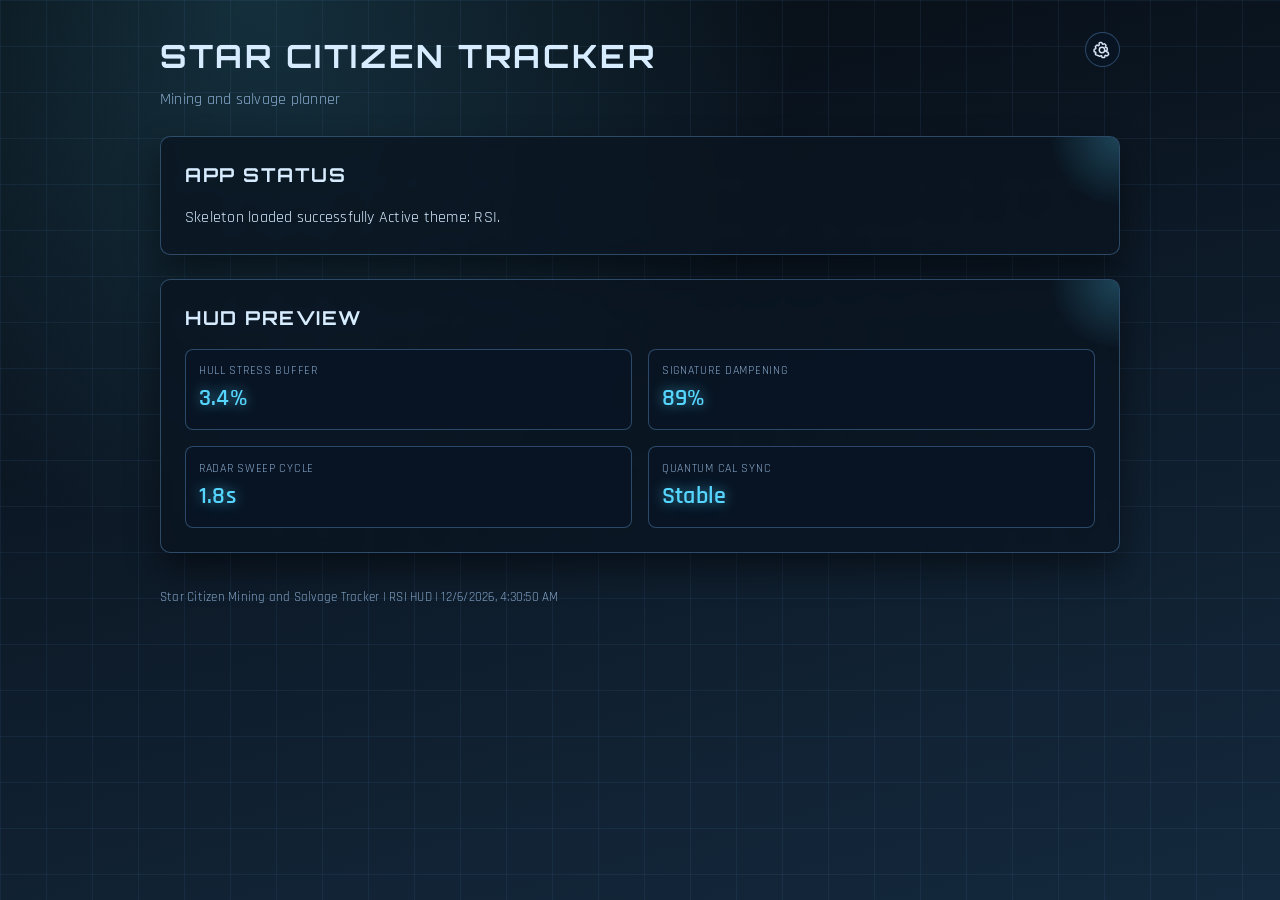
==== index.html @ 57b6b95b "Refactor theme customization UI and functionality with dropdown menu and gear button" ====
<!doctype html>
<html lang="en">
  <head>
    <meta charset="UTF-8" />
    <meta name="viewport" content="width=device-width, initial-scale=1.0" />
    <title>Star Citizen Tracker</title>
    <meta name="description" content="Starter web app skeleton for the Star Citizen Mining and Salvage Tracker." />
    <link rel="preconnect" href="https://fonts.googleapis.com" />
    <link rel="preconnect" href="https://fonts.gstatic.com" crossorigin />
    <link href="https://fonts.googleapis.com/css2?family=Orbitron:wght@400;600;700&family=Rajdhani:wght@400;500;600&display=swap" rel="stylesheet" />
    <link rel="stylesheet" href="src/styles/main.css" />
  </head>
  <body>
    <header class="site-header">
      <div class="container">
        <div class="header-top">
          <div>
            <h1>Star Citizen Tracker</h1>
            <p class="subtitle">Mining and salvage planner</p>
          </div>

          <div class="theme-menu-wrap">
            <button id="theme-gear-button" class="theme-gear-button" type="button" aria-label="Change Theme" title="Change Theme">
              <img src="public/assets/icons/gear.svg" alt="Change Theme" width="20" height="20" />
            </button>

            <section class="theme-dropdown card" id="theme-dropdown" hidden aria-label="Theme customization">
              <label class="theme-label" for="theme-select">Ship Manufacturer</label>
              <select id="theme-select" name="theme-select"></select>
              <p class="theme-description" id="theme-description">Select a manufacturer visual style.</p>
            </section>
          </div>
        </div>
      </div>
    </header>

    <main class="container">
      <section class="card" aria-live="polite">
        <h2>App Status</h2>
        <p id="app-status">Loading app...</p>
      </section>

      <section class="card hud-preview" aria-live="polite">
        <h2>HUD Preview</h2>
        <div class="hud-grid">
          <article class="hud-tile">
            <p class="hud-kicker" id="hud-kicker-1">Cargo Integrity</p>
            <p class="hud-value" id="hud-value-1">97.4%</p>
          </article>
          <article class="hud-tile">
            <p class="hud-kicker" id="hud-kicker-2">Salvage Yield</p>
            <p class="hud-value" id="hud-value-2">14.2 SCU/min</p>
          </article>
          <article class="hud-tile">
            <p class="hud-kicker" id="hud-kicker-3">Mining Laser Heat</p>
            <p class="hud-value" id="hud-value-3">43%</p>
          </article>
          <article class="hud-tile">
            <p class="hud-kicker" id="hud-kicker-4">Quantum Fuel Reserve</p>
            <p class="hud-value" id="hud-value-4">61%</p>
          </article>
        </div>
      </section>
    </main>

    <dialog class="hud-settings-modal" id="settings-dialog" aria-labelledby="settings-title">
      <form method="dialog" class="hud-settings-form" id="hud-settings-form">
        <h2 id="settings-title">Custom Theme</h2>

        <label class="theme-label" for="glow-strength">Glow Intensity</label>
        <input id="glow-strength" name="glow-strength" type="range" min="0" max="1" step="0.05" value="0.7" />
        <p class="theme-description" id="glow-strength-value">0.70</p>

        <label class="theme-label" for="scanline-strength">Scanline Strength</label>
        <input id="scanline-strength" name="scanline-strength" type="range" min="0" max="0.25" step="0.01" value="0.08" />
        <p class="theme-description" id="scanline-strength-value">0.08</p>

        <div class="modal-actions">
          <button class="hud-settings-trigger" id="reset-settings" type="button">Reset</button>
          <button class="hud-settings-trigger" type="submit">Close</button>
        </div>
      </form>
    </dialog>

    <footer class="site-footer container">
      <small id="build-info">Starter skeleton</small>
    </footer>

    <script type="module" src="src/scripts/main.js"></script>
  </body>
</html>
---- src/styles/main.css ----
@import "./variables.css";
@import "./base.css";
@import "./layout.css";
@import "./components.css";
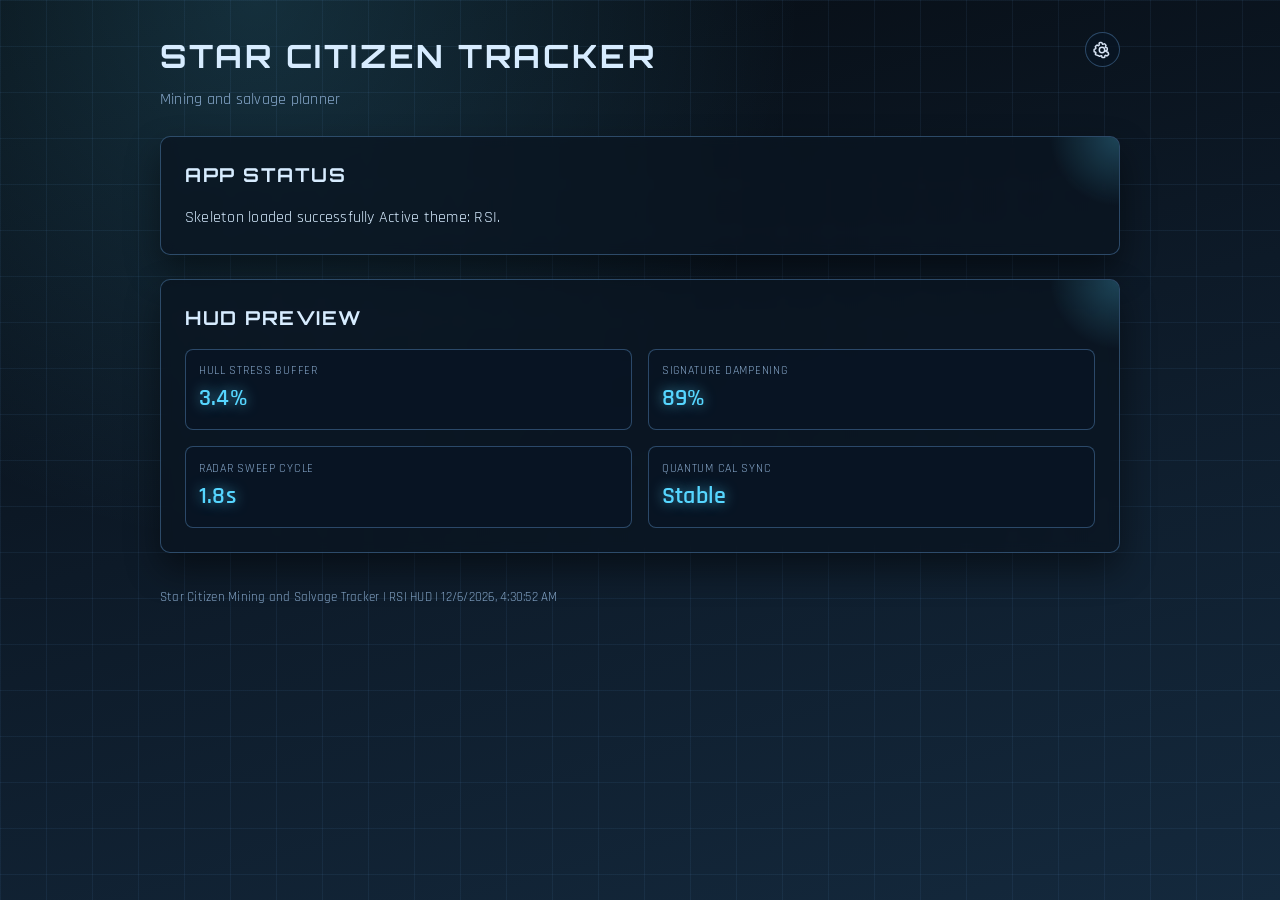
==== commit fbaccaf7: "Enhance HUD theme customization with new color options and apply functionality - visuals are importa" ====
--- a/index.html
+++ b/index.html
@@ -28,6 +28,7 @@
               <label class="theme-label" for="theme-select">Ship Manufacturer</label>
               <select id="theme-select" name="theme-select"></select>
               <p class="theme-description" id="theme-description">Select a manufacturer visual style.</p>
+              <button class="hud-settings-trigger theme-apply-button" id="apply-theme" type="button">Apply Theme</button>
             </section>
           </div>
         </div>
@@ -75,9 +76,17 @@
         <input id="scanline-strength" name="scanline-strength" type="range" min="0" max="0.25" step="0.01" value="0.08" />
         <p class="theme-description" id="scanline-strength-value">0.08</p>
 
+        <label class="theme-label" for="accent-color">Accent Color</label>
+        <input id="accent-color" name="accent-color" type="color" value="#56d6ff" />
+        <p class="theme-description" id="accent-color-value">#56d6ff</p>
+
+        <label class="theme-label" for="background-color">Background Palette</label>
+        <input id="background-color" name="background-color" type="color" value="#14293d" />
+        <p class="theme-description" id="background-color-value">#14293d</p>
+
         <div class="modal-actions">
           <button class="hud-settings-trigger" id="reset-settings" type="button">Reset</button>
-          <button class="hud-settings-trigger" type="submit">Close</button>
+          <button class="hud-settings-trigger" type="submit">Apply & Exit</button>
         </div>
       </form>
     </dialog>
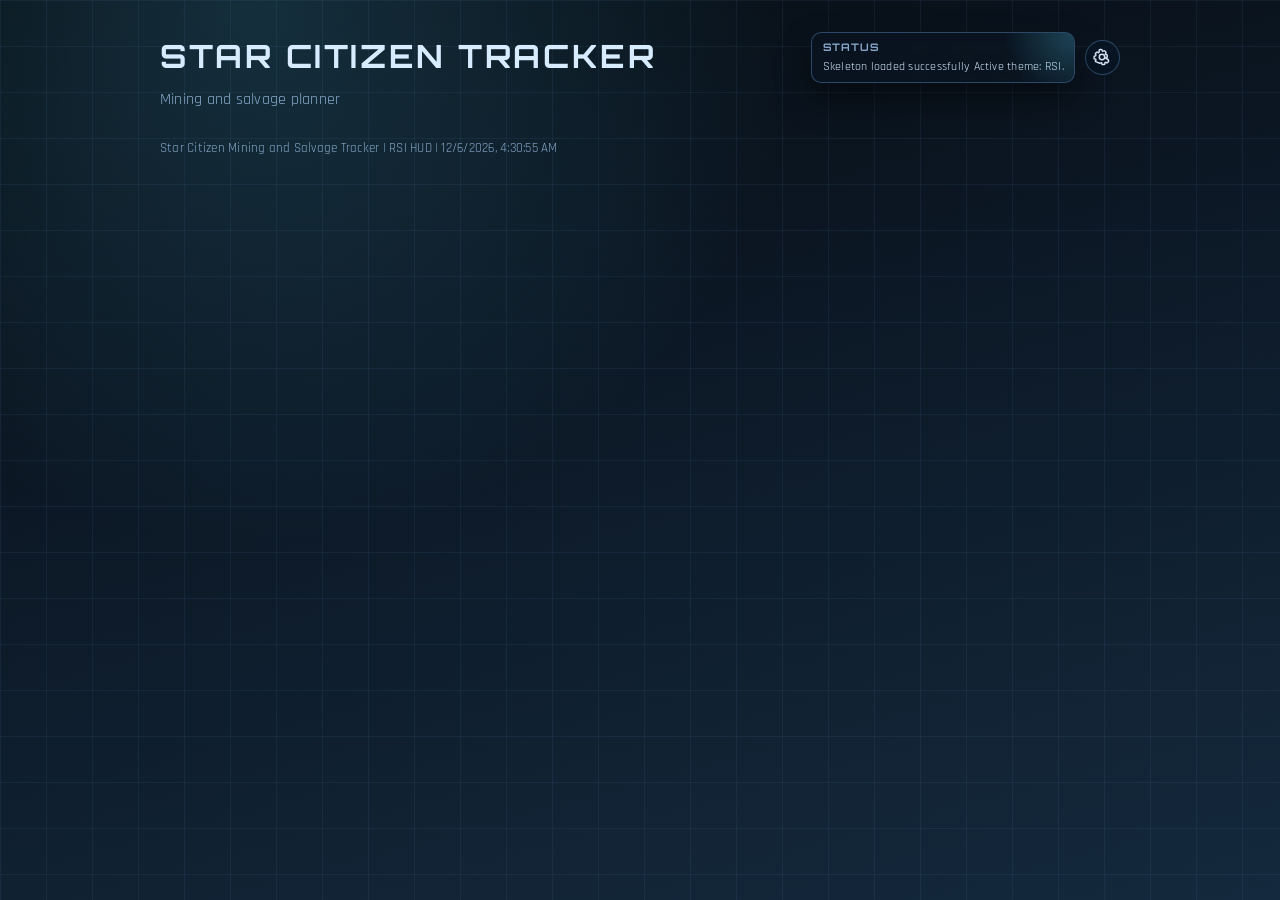
==== commit 9b6d20b6: "Add app status display and refactor HUD elements for improved UI" ====
--- a/index.html
+++ b/index.html
@@ -20,6 +20,11 @@
           </div>
 
           <div class="theme-menu-wrap">
+            <section class="app-status-mini card" aria-live="polite">
+              <h2>Status</h2>
+              <p id="app-status">Loading app...</p>
+            </section>
+
             <button id="theme-gear-button" class="theme-gear-button" type="button" aria-label="Change Theme" title="Change Theme">
               <img src="public/assets/icons/gear.svg" alt="Change Theme" width="20" height="20" />
             </button>
@@ -34,35 +39,6 @@
         </div>
       </div>
     </header>
-
-    <main class="container">
-      <section class="card" aria-live="polite">
-        <h2>App Status</h2>
-        <p id="app-status">Loading app...</p>
-      </section>
-
-      <section class="card hud-preview" aria-live="polite">
-        <h2>HUD Preview</h2>
-        <div class="hud-grid">
-          <article class="hud-tile">
-            <p class="hud-kicker" id="hud-kicker-1">Cargo Integrity</p>
-            <p class="hud-value" id="hud-value-1">97.4%</p>
-          </article>
-          <article class="hud-tile">
-            <p class="hud-kicker" id="hud-kicker-2">Salvage Yield</p>
-            <p class="hud-value" id="hud-value-2">14.2 SCU/min</p>
-          </article>
-          <article class="hud-tile">
-            <p class="hud-kicker" id="hud-kicker-3">Mining Laser Heat</p>
-            <p class="hud-value" id="hud-value-3">43%</p>
-          </article>
-          <article class="hud-tile">
-            <p class="hud-kicker" id="hud-kicker-4">Quantum Fuel Reserve</p>
-            <p class="hud-value" id="hud-value-4">61%</p>
-          </article>
-        </div>
-      </section>
-    </main>
 
     <dialog class="hud-settings-modal" id="settings-dialog" aria-labelledby="settings-title">
       <form method="dialog" class="hud-settings-form" id="hud-settings-form">
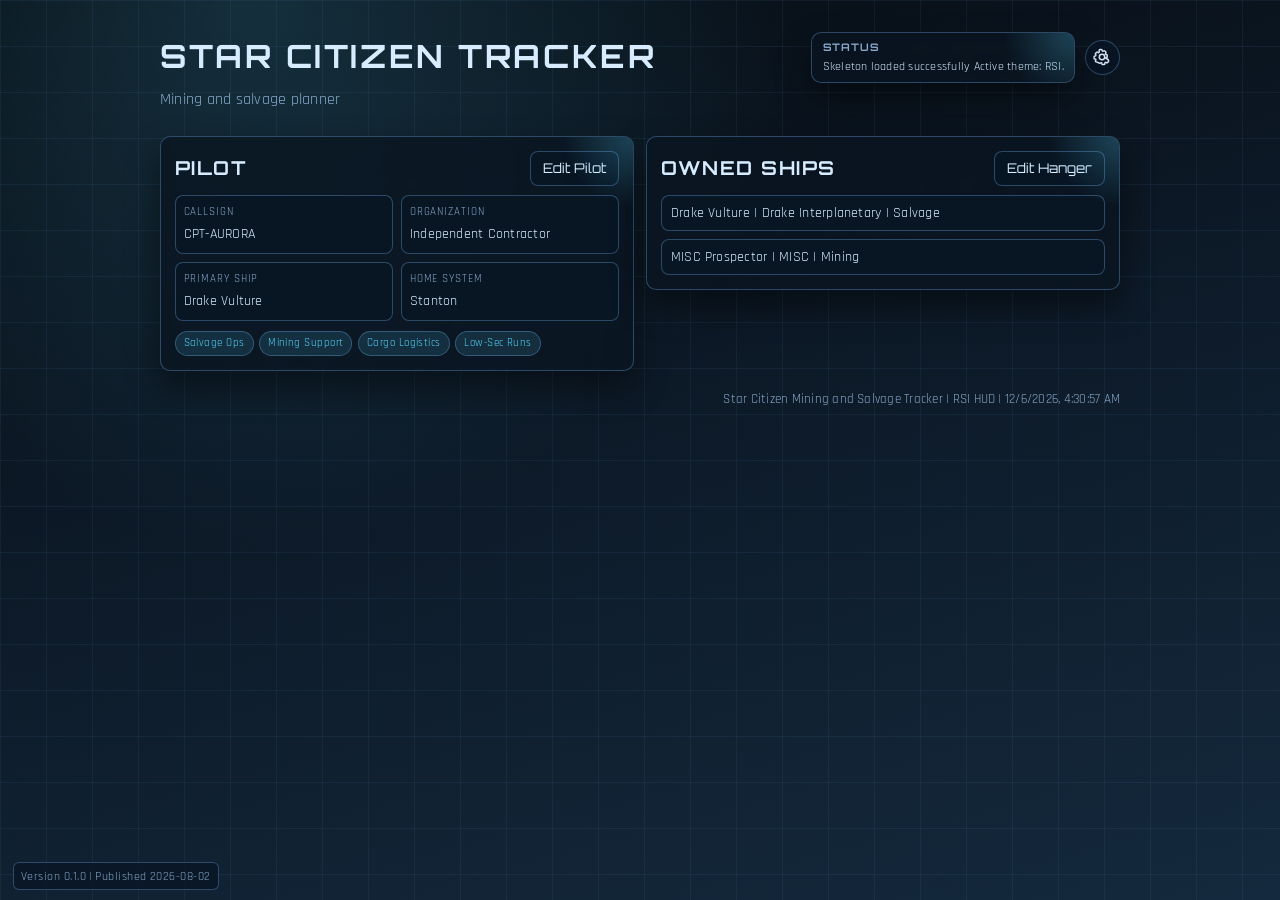
==== commit 1196d456: "feat: add app version display and enhance state management - Updated app.js to render the applicatio" ====
--- a/index.html
+++ b/index.html
@@ -40,6 +40,105 @@
       </div>
     </header>
 
+    <main class="container main-shell">
+      <section class="card pilot-section" aria-label="Pilot profile">
+        <div class="pilot-head">
+          <h2>Pilot</h2>
+          <button class="hud-settings-trigger" id="edit-pilot-btn" type="button">Edit Pilot</button>
+        </div>
+
+        <div class="pilot-grid">
+          <article class="pilot-item">
+            <p class="pilot-label">Callsign</p>
+            <p class="pilot-value" id="pilot-callsign">CPT-AURORA</p>
+          </article>
+          <article class="pilot-item">
+            <p class="pilot-label">Organization</p>
+            <p class="pilot-value" id="pilot-organization">Independent Contractor</p>
+          </article>
+          <article class="pilot-item">
+            <p class="pilot-label">Primary Ship</p>
+            <p class="pilot-value" id="pilot-ship">Drake Vulture</p>
+          </article>
+          <article class="pilot-item">
+            <p class="pilot-label">Home System</p>
+            <p class="pilot-value" id="pilot-system">Stanton</p>
+          </article>
+        </div>
+
+        <div class="pilot-tags" id="pilot-tags" aria-label="Pilot specialties">
+          <span class="pilot-tag">No specialties set</span>
+        </div>
+      </section>
+
+      <section class="card ships-section" aria-label="Owned ships">
+        <div class="ships-head">
+          <h2>Owned Ships</h2>
+          <button class="hud-settings-trigger" id="edit-hangar-btn" type="button">Edit Hanger</button>
+        </div>
+
+        <ul class="ships-list" id="owned-ships-list" aria-live="polite">
+          <li class="ship-item">No ships added</li>
+        </ul>
+      </section>
+    </main>
+
+    <dialog class="hud-settings-modal pilot-settings-modal" id="pilot-settings-dialog" aria-labelledby="pilot-settings-title">
+      <form class="hud-settings-form" id="pilot-settings-form">
+        <h2 id="pilot-settings-title">Pilot Settings</h2>
+
+        <label class="theme-label" for="pilot-callsign-input">Callsign</label>
+        <input id="pilot-callsign-input" name="pilot-callsign-input" type="text" maxlength="40" />
+
+        <label class="theme-label" for="pilot-organization-input">Organization</label>
+        <input id="pilot-organization-input" name="pilot-organization-input" type="text" maxlength="60" />
+
+        <label class="theme-label" for="pilot-ship-input">Primary Ship</label>
+        <input id="pilot-ship-input" name="pilot-ship-input" type="text" maxlength="60" />
+
+        <label class="theme-label" for="pilot-system-input">Home System</label>
+        <input id="pilot-system-input" name="pilot-system-input" type="text" maxlength="40" />
+
+        <label class="theme-label" for="pilot-specialties-input">Specialties (comma separated)</label>
+        <input id="pilot-specialties-input" name="pilot-specialties-input" type="text" maxlength="180" />
+
+        <div class="modal-actions">
+          <button class="hud-settings-trigger" id="cancel-pilot-settings" type="button">Cancel</button>
+          <button class="hud-settings-trigger" id="save-pilot-settings" type="submit">Save & Exit</button>
+        </div>
+      </form>
+    </dialog>
+
+    <dialog class="hud-settings-modal hangar-settings-modal" id="hangar-settings-dialog" aria-labelledby="hangar-settings-title">
+      <form class="hud-settings-form" id="hangar-settings-form">
+        <div class="modal-title-row">
+          <h2 id="hangar-settings-title">Owned Ships</h2>
+          <button class="hud-settings-trigger modal-close-btn" id="close-hangar-settings" type="button" aria-label="Close Owned Ships">Close</button>
+        </div>
+
+        <div class="hangar-ships-list" id="hangar-ships-list" aria-live="polite"></div>
+
+        <div class="modal-actions">
+          <button class="hud-settings-trigger" id="open-purchase-ship" type="button">Purchase Ship</button>
+        </div>
+      </form>
+    </dialog>
+
+    <dialog class="hud-settings-modal purchase-ship-modal" id="purchase-ship-dialog" aria-labelledby="purchase-ship-title">
+      <form class="hud-settings-form" id="purchase-ship-form">
+        <h2 id="purchase-ship-title">Purchase Ship</h2>
+
+        <label class="theme-label" for="purchase-ship-select">Select Ship</label>
+        <select id="purchase-ship-select" name="purchase-ship-select"></select>
+        <p class="theme-description" id="purchase-ship-help">Choose a ship, then click Purchase.</p>
+
+        <div class="modal-actions">
+          <button class="hud-settings-trigger" id="cancel-purchase-ship" type="button">Cancel</button>
+          <button class="hud-settings-trigger" id="confirm-purchase-ship" type="submit">Purchase</button>
+        </div>
+      </form>
+    </dialog>
+
     <dialog class="hud-settings-modal" id="settings-dialog" aria-labelledby="settings-title">
       <form method="dialog" class="hud-settings-form" id="hud-settings-form">
         <h2 id="settings-title">Custom Theme</h2>
@@ -68,6 +167,7 @@
     </dialog>
 
     <footer class="site-footer container">
+      <small class="app-version" id="app-version">Version loading...</small>
       <small id="build-info">Starter skeleton</small>
     </footer>
 
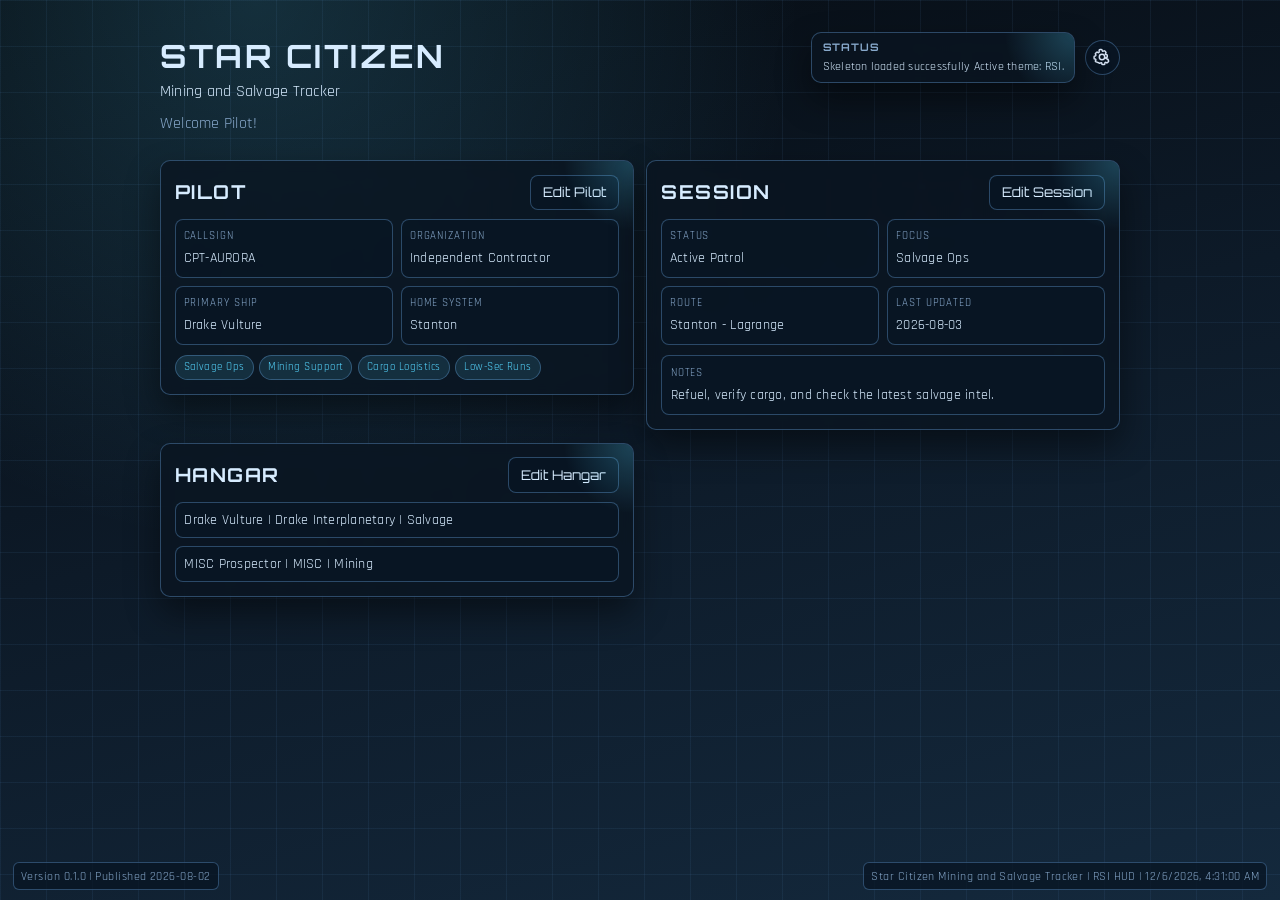
==== commit 1a40bc62: "feat: add session management UI and functionality with state persistence with some small text edits." ====
--- a/index.html
+++ b/index.html
@@ -15,8 +15,9 @@
       <div class="container">
         <div class="header-top">
           <div>
-            <h1>Star Citizen Tracker</h1>
-            <p class="subtitle">Mining and salvage planner</p>
+            <h1>Star Citizen</h1>
+            <span>Mining and Salvage Tracker</span>
+            <p class="subtitle">Welcome Pilot!</p>
           </div>
 
           <div class="theme-menu-wrap">
@@ -34,6 +35,7 @@
               <select id="theme-select" name="theme-select"></select>
               <p class="theme-description" id="theme-description">Select a manufacturer visual style.</p>
               <button class="hud-settings-trigger theme-apply-button" id="apply-theme" type="button">Apply Theme</button>
+              <button class="hud-settings-trigger theme-customize-button" id="customize-theme" type="button" hidden>Customize</button>
             </section>
           </div>
         </div>
@@ -71,10 +73,41 @@
         </div>
       </section>
 
-      <section class="card ships-section" aria-label="Owned ships">
+      <section class="card session-section" aria-label="Active session">
+        <div class="session-head">
+          <h2>Session</h2>
+          <button class="hud-settings-trigger" id="edit-session-btn" type="button">Edit Session</button>
+        </div>
+
+        <div class="session-grid">
+          <article class="session-item">
+            <p class="session-label">Status</p>
+            <p class="session-value" id="session-status">Active</p>
+          </article>
+          <article class="session-item">
+            <p class="session-label">Focus</p>
+            <p class="session-value" id="session-focus">Salvage Ops</p>
+          </article>
+          <article class="session-item">
+            <p class="session-label">Route</p>
+            <p class="session-value" id="session-route">Stanton</p>
+          </article>
+          <article class="session-item">
+            <p class="session-label">Last Updated</p>
+            <p class="session-value" id="session-last-updated">Loading...</p>
+          </article>
+        </div>
+
+        <div class="session-notes">
+          <p class="session-label">Notes</p>
+          <p class="session-value" id="session-notes">No notes added yet.</p>
+        </div>
+      </section>
+
+      <section class="card ships-section" aria-label="Hangar">
         <div class="ships-head">
-          <h2>Owned Ships</h2>
-          <button class="hud-settings-trigger" id="edit-hangar-btn" type="button">Edit Hanger</button>
+          <h2>Hangar</h2>
+          <button class="hud-settings-trigger" id="edit-hangar-btn" type="button">Edit Hangar</button>
         </div>
 
         <ul class="ships-list" id="owned-ships-list" aria-live="polite">
@@ -109,6 +142,29 @@
       </form>
     </dialog>
 
+    <dialog class="hud-settings-modal session-settings-modal" id="session-settings-dialog" aria-labelledby="session-settings-title">
+      <form class="hud-settings-form" id="session-settings-form">
+        <h2 id="session-settings-title">Session Settings</h2>
+
+        <label class="theme-label" for="session-status-input">Status</label>
+        <input id="session-status-input" name="session-status-input" type="text" maxlength="40" />
+
+        <label class="theme-label" for="session-focus-input">Focus</label>
+        <input id="session-focus-input" name="session-focus-input" type="text" maxlength="60" />
+
+        <label class="theme-label" for="session-route-input">Route</label>
+        <input id="session-route-input" name="session-route-input" type="text" maxlength="80" />
+
+        <label class="theme-label" for="session-notes-input">Notes</label>
+        <textarea id="session-notes-input" name="session-notes-input" rows="4" maxlength="220"></textarea>
+
+        <div class="modal-actions">
+          <button class="hud-settings-trigger" id="cancel-session-settings" type="button">Cancel</button>
+          <button class="hud-settings-trigger" id="save-session-settings" type="submit">Save & Exit</button>
+        </div>
+      </form>
+    </dialog>
+
     <dialog class="hud-settings-modal hangar-settings-modal" id="hangar-settings-dialog" aria-labelledby="hangar-settings-title">
       <form class="hud-settings-form" id="hangar-settings-form">
         <div class="modal-title-row">
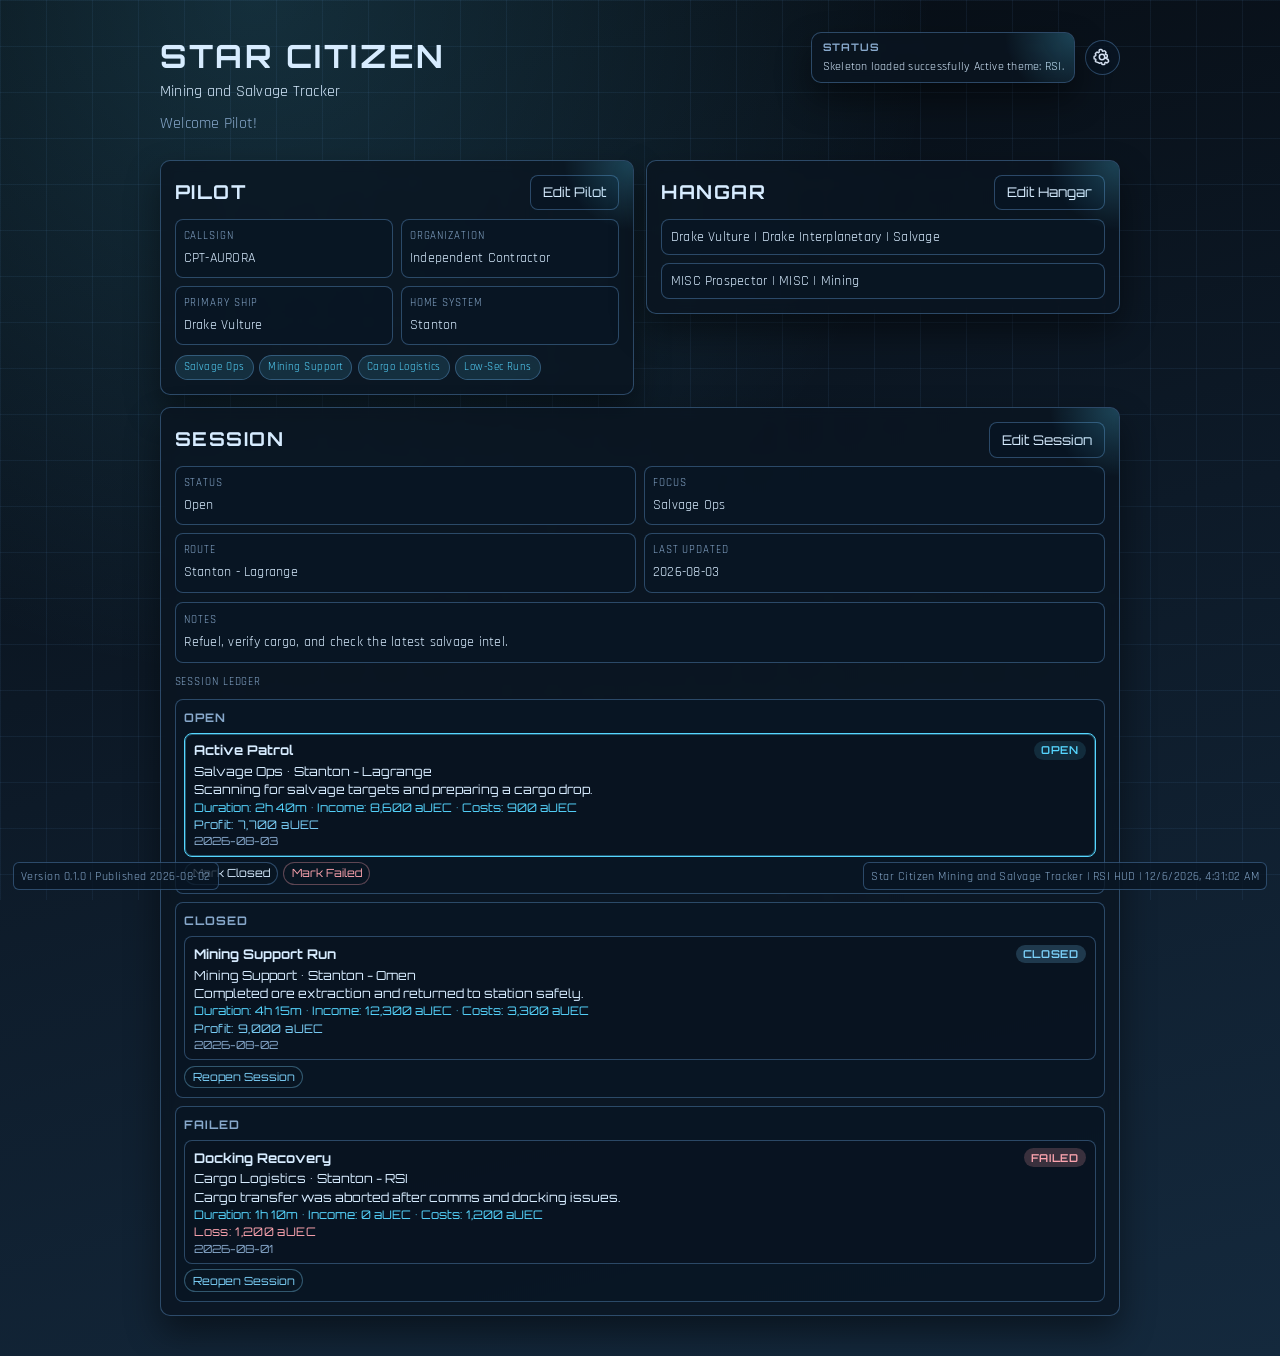
==== commit 4665d7d8: "feat: implement session history management with income and cost tracking, enhance UI for session dis" ====
--- a/index.html
+++ b/index.html
@@ -73,6 +73,17 @@
         </div>
       </section>
 
+      <section class="card ships-section" aria-label="Hangar">
+        <div class="ships-head">
+          <h2>Hangar</h2>
+          <button class="hud-settings-trigger" id="edit-hangar-btn" type="button">Edit Hangar</button>
+        </div>
+
+        <ul class="ships-list" id="owned-ships-list" aria-live="polite">
+          <li class="ship-item">No ships added</li>
+        </ul>
+      </section>
+
       <section class="card session-section" aria-label="Active session">
         <div class="session-head">
           <h2>Session</h2>
@@ -102,17 +113,25 @@
           <p class="session-label">Notes</p>
           <p class="session-value" id="session-notes">No notes added yet.</p>
         </div>
-      </section>
-
-      <section class="card ships-section" aria-label="Hangar">
-        <div class="ships-head">
-          <h2>Hangar</h2>
-          <button class="hud-settings-trigger" id="edit-hangar-btn" type="button">Edit Hangar</button>
-        </div>
-
-        <ul class="ships-list" id="owned-ships-list" aria-live="polite">
-          <li class="ship-item">No ships added</li>
-        </ul>
+
+        <div class="session-history" aria-label="Session history">
+          <p class="session-label">Session Ledger</p>
+
+          <div class="session-history-group">
+            <h3>Open</h3>
+            <ul class="session-history-list" id="session-history-open"></ul>
+          </div>
+
+          <div class="session-history-group">
+            <h3>Closed</h3>
+            <ul class="session-history-list" id="session-history-closed"></ul>
+          </div>
+
+          <div class="session-history-group">
+            <h3>Failed</h3>
+            <ul class="session-history-list" id="session-history-failed"></ul>
+          </div>
+        </div>
       </section>
     </main>
 
@@ -157,6 +176,12 @@
 
         <label class="theme-label" for="session-notes-input">Notes</label>
         <textarea id="session-notes-input" name="session-notes-input" rows="4" maxlength="220"></textarea>
+
+        <label class="theme-label" for="session-income-input">Income Categories (one per line: Name: Amount)</label>
+        <textarea id="session-income-input" name="session-income-input" rows="4" maxlength="400" placeholder="Cargo Sale: 8600"></textarea>
+
+        <label class="theme-label" for="session-cost-input">Cost Categories (one per line: Name: Amount)</label>
+        <textarea id="session-cost-input" name="session-cost-input" rows="4" maxlength="400" placeholder="Fuel: 1200"></textarea>
 
         <div class="modal-actions">
           <button class="hud-settings-trigger" id="cancel-session-settings" type="button">Cancel</button>
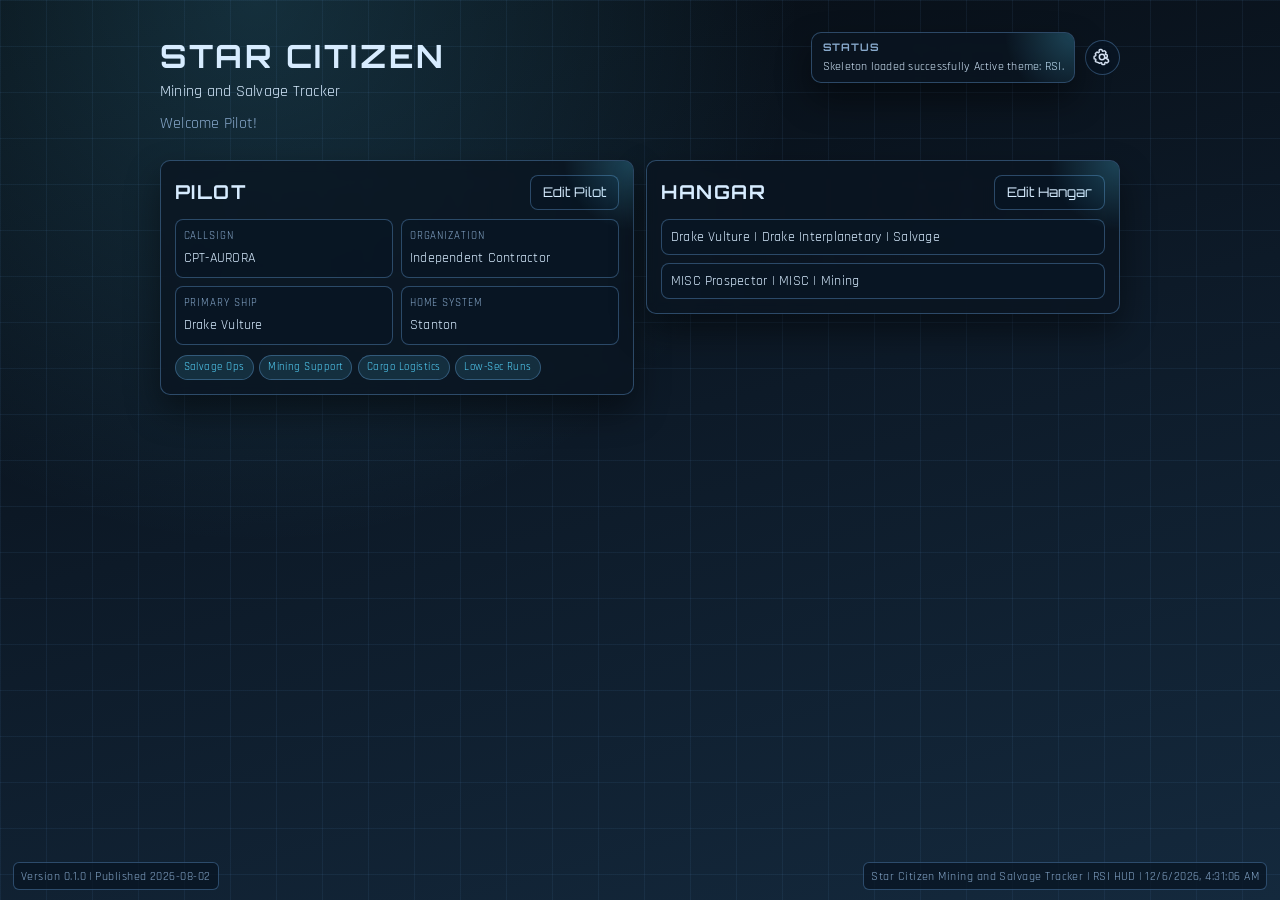
==== commit 75bd69e0: "refactor: remove session management UI and related functionality for cleaner codebase - moving to it" ====
--- a/index.html
+++ b/index.html
@@ -84,55 +84,7 @@
         </ul>
       </section>
 
-      <section class="card session-section" aria-label="Active session">
-        <div class="session-head">
-          <h2>Session</h2>
-          <button class="hud-settings-trigger" id="edit-session-btn" type="button">Edit Session</button>
-        </div>
 
-        <div class="session-grid">
-          <article class="session-item">
-            <p class="session-label">Status</p>
-            <p class="session-value" id="session-status">Active</p>
-          </article>
-          <article class="session-item">
-            <p class="session-label">Focus</p>
-            <p class="session-value" id="session-focus">Salvage Ops</p>
-          </article>
-          <article class="session-item">
-            <p class="session-label">Route</p>
-            <p class="session-value" id="session-route">Stanton</p>
-          </article>
-          <article class="session-item">
-            <p class="session-label">Last Updated</p>
-            <p class="session-value" id="session-last-updated">Loading...</p>
-          </article>
-        </div>
-
-        <div class="session-notes">
-          <p class="session-label">Notes</p>
-          <p class="session-value" id="session-notes">No notes added yet.</p>
-        </div>
-
-        <div class="session-history" aria-label="Session history">
-          <p class="session-label">Session Ledger</p>
-
-          <div class="session-history-group">
-            <h3>Open</h3>
-            <ul class="session-history-list" id="session-history-open"></ul>
-          </div>
-
-          <div class="session-history-group">
-            <h3>Closed</h3>
-            <ul class="session-history-list" id="session-history-closed"></ul>
-          </div>
-
-          <div class="session-history-group">
-            <h3>Failed</h3>
-            <ul class="session-history-list" id="session-history-failed"></ul>
-          </div>
-        </div>
-      </section>
     </main>
 
     <dialog class="hud-settings-modal pilot-settings-modal" id="pilot-settings-dialog" aria-labelledby="pilot-settings-title">
@@ -161,34 +113,6 @@
       </form>
     </dialog>
 
-    <dialog class="hud-settings-modal session-settings-modal" id="session-settings-dialog" aria-labelledby="session-settings-title">
-      <form class="hud-settings-form" id="session-settings-form">
-        <h2 id="session-settings-title">Session Settings</h2>
-
-        <label class="theme-label" for="session-status-input">Status</label>
-        <input id="session-status-input" name="session-status-input" type="text" maxlength="40" />
-
-        <label class="theme-label" for="session-focus-input">Focus</label>
-        <input id="session-focus-input" name="session-focus-input" type="text" maxlength="60" />
-
-        <label class="theme-label" for="session-route-input">Route</label>
-        <input id="session-route-input" name="session-route-input" type="text" maxlength="80" />
-
-        <label class="theme-label" for="session-notes-input">Notes</label>
-        <textarea id="session-notes-input" name="session-notes-input" rows="4" maxlength="220"></textarea>
-
-        <label class="theme-label" for="session-income-input">Income Categories (one per line: Name: Amount)</label>
-        <textarea id="session-income-input" name="session-income-input" rows="4" maxlength="400" placeholder="Cargo Sale: 8600"></textarea>
-
-        <label class="theme-label" for="session-cost-input">Cost Categories (one per line: Name: Amount)</label>
-        <textarea id="session-cost-input" name="session-cost-input" rows="4" maxlength="400" placeholder="Fuel: 1200"></textarea>
-
-        <div class="modal-actions">
-          <button class="hud-settings-trigger" id="cancel-session-settings" type="button">Cancel</button>
-          <button class="hud-settings-trigger" id="save-session-settings" type="submit">Save & Exit</button>
-        </div>
-      </form>
-    </dialog>
 
     <dialog class="hud-settings-modal hangar-settings-modal" id="hangar-settings-dialog" aria-labelledby="hangar-settings-title">
       <form class="hud-settings-form" id="hangar-settings-form">
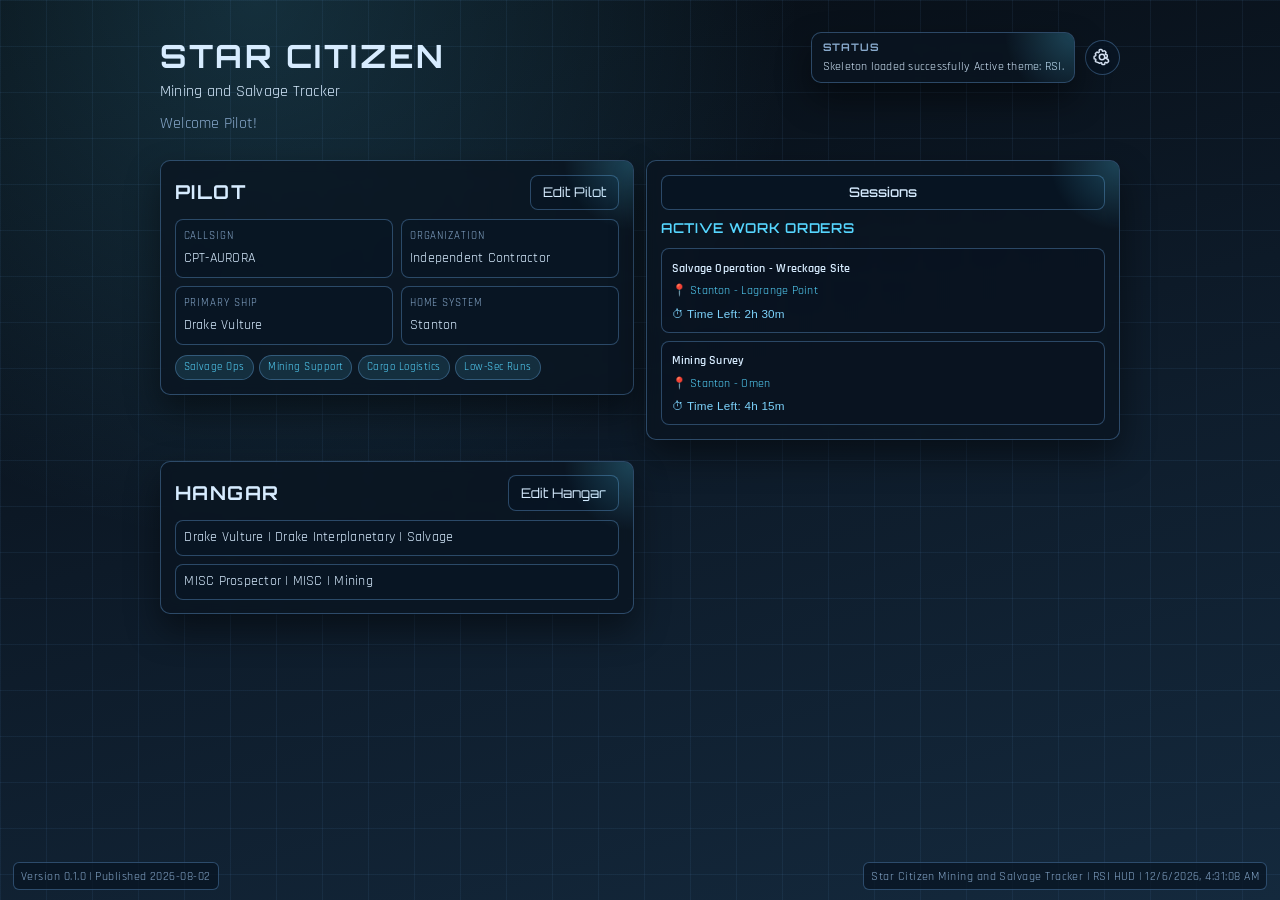
==== commit 8c75f183: "feat: add session management section with button to open sessions page" ====
--- a/index.html
+++ b/index.html
@@ -70,6 +70,14 @@
 
         <div class="pilot-tags" id="pilot-tags" aria-label="Pilot specialties">
           <span class="pilot-tag">No specialties set</span>
+        </div>
+      </section>
+
+      <section class="card active-work-orders-section" aria-label="Active work orders">
+        <button id="open-session-btn" class="hud-settings-trigger sessions-btn" type="button" title="Open Sessions">Sessions</button>
+        <h3 class="work-orders-title">Active Work Orders</h3>
+        <div class="work-orders-container" id="work-orders-container">
+          <p class="work-orders-empty">No active work orders</p>
         </div>
       </section>
 
